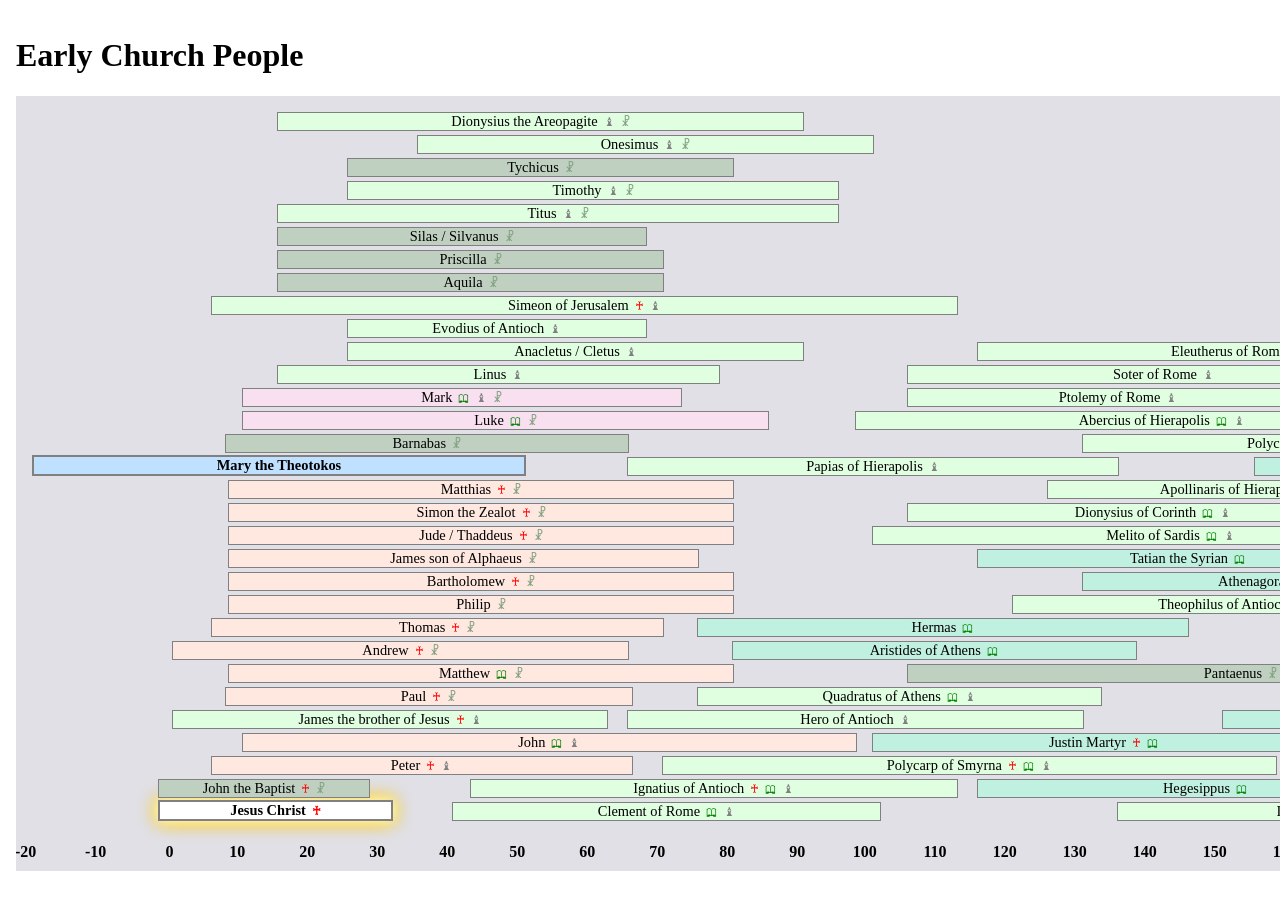
==== early_church_people.html @ 8f9c25ce "v1 First pass" ====
<!DOCTYPE html>
<html lang="en">
<head>
    <meta charset="UTF-8">
    <title>Early Church People</title>
    <!-- defines 'people' -->
    <script src="people.js"></script>
    <!-- defines 'relationships' -->
    <script src="relationships.js"></script>
    <!-- draws timeline -->
    <script src="draw.js"></script>
    <style>
        body {
          margin: 16px;
          display: flex;
          flex-direction: column;
          min-height: 95vh; /* Takes full viewport height */
        }
        h1 {
          flex-grow: 0;
        }
        #timeline_area {
          flex-grow: 1;
          min-height: 0;
          padding: 8px;
          background-color: #e0e0e6;
          position: relative;
          width: 100%;
          height: 100%;
          overflow-x: auto;
          overflow-y: auto;
        }
        #timeline_area > span {
          position: absolute;
        }
        .time_axis {
          font-weight: bold;
          transform: translateX(-80%);
        }
        .person {
          font-size: 90%;
          border: solid 1px #808080;
          background-color: #d0d0d0;
          text-align: center;
          cursor: pointer;
        }
        .person.cat_missionary {
          background-color: #c0d0c0;
        }
        .person.cat_writer {
          background-color: #c0f0e0;
        }
        .person.cat_monk {
          background-color: #c0c0c8;
        }
        .person.cat_bishop {
          background-color: #e0ffe0;
        }
        .person.cat_emperor {
          background-color: #a0b0e0;
        }
        .person.cat_evangelist {
          background-color: #f8e0f0;
        }
        .person.cat_apostle {
          background-color: #ffe8e0;
        }
        .person.cat_son_of_god {
          background-color: white;
          font-weight: bold;
          border-width: 2px;
          box-shadow: 0 0 12px #fff,
              0 0 15px #ffea00,
              0 0 20px #ffaa00;        }
        .person.cat_mother_of_god {
          background-color: #c0e0ff;
          border-width: 2px;
          font-weight: bold;

        }
        span.martyr {
          font-size: 80%;
          margin-left: 6px;
          color: red;
        }
        span.writer {
          font-size: 80%;
          margin-left: 6px;
          color: green;
        }
        span.bishop {
          font-size: 80%;
          margin-left: 6px;
          color: #808080;
        }
        span.missionary {
          font-size: 80%;
          margin-left: 6px;
          color: #80a080;
        }
        span.monk {
          font-size: 80%;
          margin-left: 6px;
          color: #808080;
        }
        span.emperor {
          font-size: 80%;
          margin-left: 6px;
          color: #f0f080;
        }
    </style>
</head>
<body>
  <h1>Early Church People</h1>
  <div id="timeline_area">
  </div>
</body>
<script>
  const timeline = new Timeline("timeline_area", [-20, 325]);
  timeline.draw();
</script>
</html>
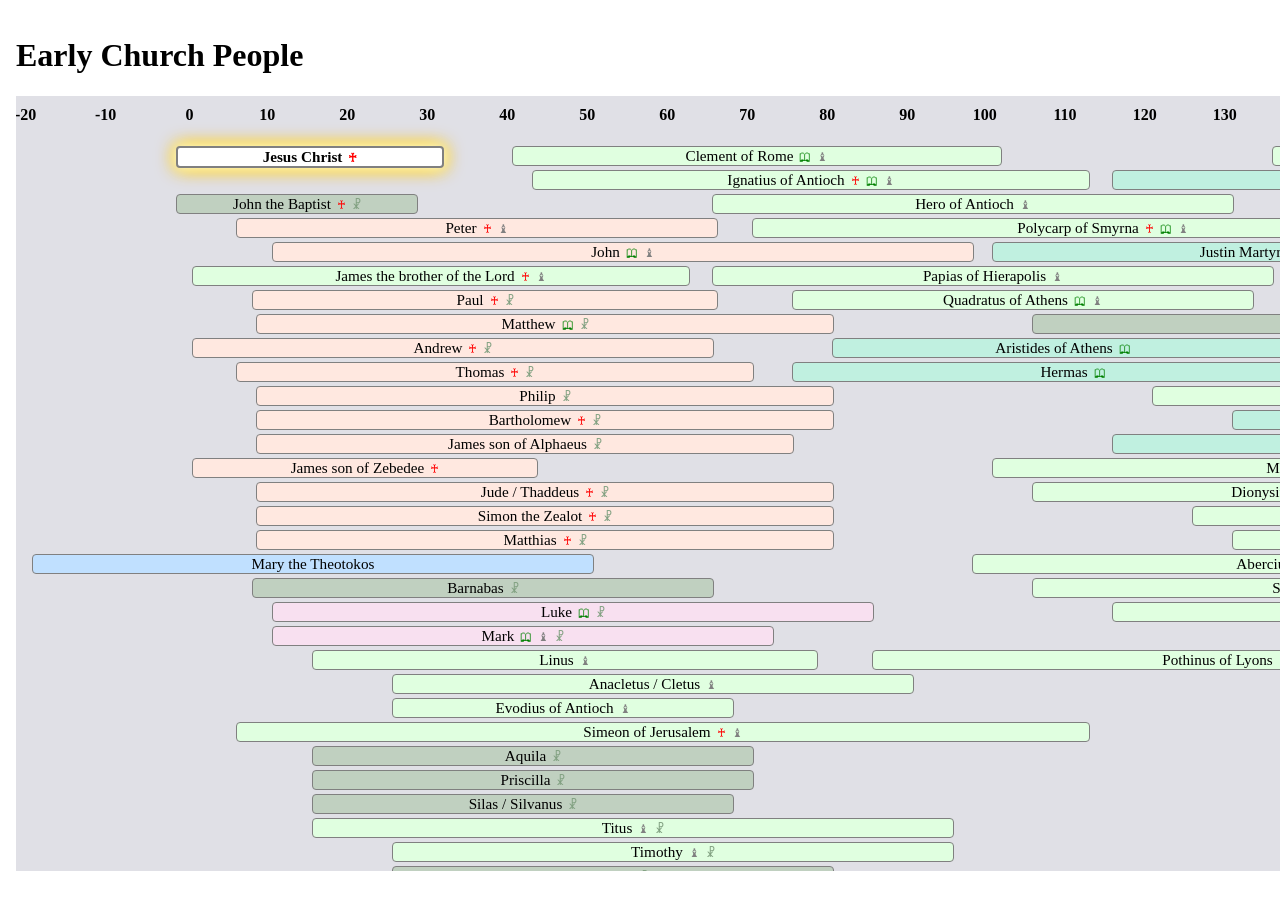
==== commit 950f0b2c: "Update early_church_people.html" ====
--- a/early_church_people.html
+++ b/early_church_people.html
@@ -15,6 +15,7 @@
           display: flex;
           flex-direction: column;
           min-height: 95vh; /* Takes full viewport height */
+          min-width: max-content;
         }
         h1 {
           flex-grow: 0;
@@ -32,17 +33,21 @@
         }
         #timeline_area > span {
           position: absolute;
+          border-radius: 4px;
         }
         .time_axis {
           font-weight: bold;
           transform: translateX(-80%);
         }
         .person {
-          font-size: 90%;
+          font-size: 95%;
           border: solid 1px #808080;
           background-color: #d0d0d0;
           text-align: center;
           cursor: pointer;
+        }
+        .person:hover {
+          outline: solid 2px #808080;
         }
         .person.cat_missionary {
           background-color: #c0d0c0;
@@ -57,7 +62,7 @@
           background-color: #e0ffe0;
         }
         .person.cat_emperor {
-          background-color: #a0b0e0;
+          background-color: #a0b8f0;
         }
         .person.cat_evangelist {
           background-color: #f8e0f0;
@@ -65,18 +70,29 @@
         .person.cat_apostle {
           background-color: #ffe8e0;
         }
+        .person.cat_heretic {
+          background-color: #806060;
+          color: #ffc0c0;
+        }
         .person.cat_son_of_god {
           background-color: white;
           font-weight: bold;
           border-width: 2px;
           box-shadow: 0 0 12px #fff,
               0 0 15px #ffea00,
-              0 0 20px #ffaa00;        }
+              0 0 20px #ffaa00;
+        }
         .person.cat_mother_of_god {
           background-color: #c0e0ff;
+        }
+        .person.selected {
+          font-weight: bold;
+          color: white;
+          background-color: #202080;
+        }
+        .person.highlighted {
+          font-weight: bold;
           border-width: 2px;
-          font-weight: bold;
-
         }
         span.martyr {
           font-size: 80%;
@@ -108,6 +124,27 @@
           margin-left: 6px;
           color: #f0f080;
         }
+        .detail_pane {
+          position: absolute;
+          bottom: 18px;
+          right: 36px;
+          width: 500px;
+          height: 300px;
+          border: solid 3px #404040;
+          padding: 12px;
+          background-color: #ffffe8;
+          overflow-y: auto;
+          opacity: 0.85;
+        }
+        .detail_pane h2 {
+          margin: 0 0 10px 0;
+          border-bottom: solid 1px #c0c0c0;
+        }
+        .detail_pane img {
+          float: right;
+          margin: 0 0 8px 8px;
+          border: solid 2px #e0e0d0;
+        }
     </style>
 </head>
 <body>
@@ -118,5 +155,9 @@
 <script>
   const timeline = new Timeline("timeline_area", [-20, 325]);
   timeline.draw();
+  // // Recalculate if user resizes browser window
+  // window.addEventListener('resize', draw...);
+  // TODO hashtag to remember selected person
+  timeline.setup_selection();
 </script>
-</html>+</html>
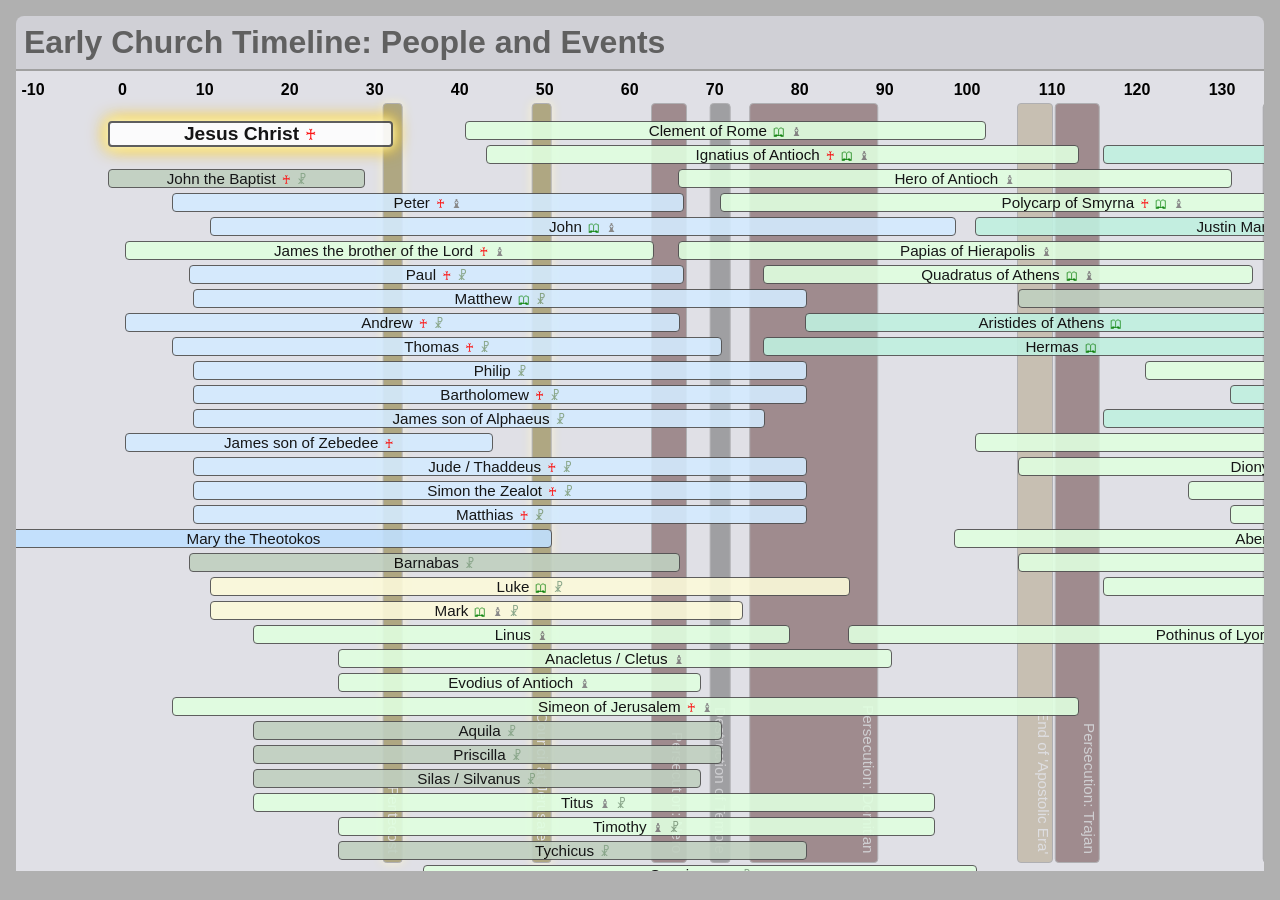
==== commit 91c7f5d1: "More visual changes" ====
--- a/early_church_people.html
+++ b/early_church_people.html
@@ -2,162 +2,24 @@
 <html lang="en">
 <head>
     <meta charset="UTF-8">
-    <title>Early Church People</title>
+    <title>Early Church Timeline: People and Events</title>
     <!-- defines 'people' -->
     <script src="people.js"></script>
     <!-- defines 'relationships' -->
     <script src="relationships.js"></script>
+    <!-- defines 'timeline events' -->
+    <script src="events.js"></script>
     <!-- draws timeline -->
     <script src="draw.js"></script>
-    <style>
-        body {
-          margin: 16px;
-          display: flex;
-          flex-direction: column;
-          min-height: 95vh; /* Takes full viewport height */
-          min-width: max-content;
-        }
-        h1 {
-          flex-grow: 0;
-        }
-        #timeline_area {
-          flex-grow: 1;
-          min-height: 0;
-          padding: 8px;
-          background-color: #e0e0e6;
-          position: relative;
-          width: 100%;
-          height: 100%;
-          overflow-x: auto;
-          overflow-y: auto;
-        }
-        #timeline_area > span {
-          position: absolute;
-          border-radius: 4px;
-        }
-        .time_axis {
-          font-weight: bold;
-          transform: translateX(-80%);
-        }
-        .person {
-          font-size: 95%;
-          border: solid 1px #808080;
-          background-color: #d0d0d0;
-          text-align: center;
-          cursor: pointer;
-        }
-        .person:hover {
-          outline: solid 2px #808080;
-        }
-        .person.cat_missionary {
-          background-color: #c0d0c0;
-        }
-        .person.cat_writer {
-          background-color: #c0f0e0;
-        }
-        .person.cat_monk {
-          background-color: #c0c0c8;
-        }
-        .person.cat_bishop {
-          background-color: #e0ffe0;
-        }
-        .person.cat_emperor {
-          background-color: #a0b8f0;
-        }
-        .person.cat_evangelist {
-          background-color: #f8e0f0;
-        }
-        .person.cat_apostle {
-          background-color: #ffe8e0;
-        }
-        .person.cat_heretic {
-          background-color: #806060;
-          color: #ffc0c0;
-        }
-        .person.cat_son_of_god {
-          background-color: white;
-          font-weight: bold;
-          border-width: 2px;
-          box-shadow: 0 0 12px #fff,
-              0 0 15px #ffea00,
-              0 0 20px #ffaa00;
-        }
-        .person.cat_mother_of_god {
-          background-color: #c0e0ff;
-        }
-        .person.selected {
-          font-weight: bold;
-          color: white;
-          background-color: #202080;
-        }
-        .person.highlighted {
-          font-weight: bold;
-          border-width: 2px;
-        }
-        span.martyr {
-          font-size: 80%;
-          margin-left: 6px;
-          color: red;
-        }
-        span.writer {
-          font-size: 80%;
-          margin-left: 6px;
-          color: green;
-        }
-        span.bishop {
-          font-size: 80%;
-          margin-left: 6px;
-          color: #808080;
-        }
-        span.missionary {
-          font-size: 80%;
-          margin-left: 6px;
-          color: #80a080;
-        }
-        span.monk {
-          font-size: 80%;
-          margin-left: 6px;
-          color: #808080;
-        }
-        span.emperor {
-          font-size: 80%;
-          margin-left: 6px;
-          color: #f0f080;
-        }
-        .detail_pane {
-          position: absolute;
-          bottom: 18px;
-          right: 36px;
-          width: 500px;
-          height: 300px;
-          border: solid 3px #404040;
-          padding: 12px;
-          background-color: #ffffe8;
-          overflow-y: auto;
-          opacity: 0.85;
-        }
-        .detail_pane h2 {
-          margin: 0 0 10px 0;
-          border-bottom: solid 1px #c0c0c0;
-        }
-        .detail_pane img {
-          float: right;
-          margin: 0 0 8px 8px;
-          border: solid 2px #e0e0d0;
-        }
-    </style>
+    <link rel="stylesheet" href="timeline.css"/>
 </head>
 <body>
-  <h1>Early Church People</h1>
+  <h1>Early Church Timeline: People and Events</h1>
   <div id="timeline_area">
   </div>
 </body>
 <script>
-  const timeline = new Timeline("timeline_area", [-20, 325]);
+  const timeline = new Timeline("timeline_area", [-10, 330]);
   timeline.draw();
-  // // Recalculate if user resizes browser window
-  // window.addEventListener('resize', draw...);
-  // TODO hashtag to remember selected person
-  timeline.setup_selection();
 </script>
-</html>
+</html>
--- a/timeline.css
+++ b/timeline.css
@@ -0,0 +1,199 @@
+/*
+ * TIMELINE styles
+ */
+body {
+  font-family: arial, sans, helvetica;
+  margin: 16px;
+  display: flex;
+  flex-direction: column;
+  min-height: 95vh; /* Takes full viewport height */
+  min-width: max-content;
+  background-color: #b0b0b0;
+}
+h1 {
+  margin: 0;
+  padding: 8px;
+  flex-grow: 0;
+  background-color: #d0d0d6;
+  color: #606060;
+  border-bottom: solid 2px #a0a0a0;
+  border-top-left-radius: 8px;
+  border-top-right-radius: 8px;
+}
+#timeline_area {
+  flex-grow: 1;
+  min-height: 0;
+  padding: 8px;
+  background-color: #e0e0e6;
+  position: relative;
+  width: calc(100%-20px);
+  height: 100%;
+  overflow-x: auto;
+  overflow-y: auto;
+}
+#timeline_area > span {
+  position: absolute;
+  border-radius: 4px;
+}
+.time_axis {
+  font-weight: bold;
+  transform: translateX(-80%);
+}
+.person {
+  font-size: 95%;
+  border: solid 1px #505050;
+  background-color: #d0d0d0;
+  text-align: center;
+  cursor: pointer;
+  z-index: 2;
+  opacity: 0.9;
+}
+.person:hover {
+  outline: solid 2px #808080;
+}
+.person.cat_missionary {
+  background-color: #c0d0c0;
+}
+.person.cat_writer {
+  background-color: #c0f0e0;
+}
+.person.cat_monk {
+  background-color: #c0c0c8;
+}
+.person.cat_bishop {
+  background-color: #e0ffe0;
+}
+.person.cat_emperor {
+  background-color: #a0b8f0;
+}
+.person.cat_evangelist {
+  background-color: #fcfada;
+}
+.person.cat_apostle {
+  background-color: #d4ebff;
+}
+.person.cat_heretic {
+  background-color: #806060;
+  color: #ffc0c0;
+}
+.person.cat_son_of_god {
+  background-color: white;
+  font-size: 120%;
+  font-weight: bold;
+  border-width: 2px;
+  box-shadow: 0 0 12px #fff,
+      0 0 15px #ffea00,
+      0 0 20px #ffaa00;
+}
+.person.cat_mother_of_god {
+  background-color: #c0e0ff;
+}
+.person.selected {
+  font-weight: bold;
+  color: white;
+  background-color: #202080;
+}
+.person.highlighted {
+  font-weight: bold;
+  border-width: 2px;
+}
+span.martyr {
+  font-size: 80%;
+  margin-left: 6px;
+  color: red;
+}
+span.writer {
+  font-size: 80%;
+  margin-left: 6px;
+  color: green;
+}
+span.bishop {
+  font-size: 80%;
+  margin-left: 6px;
+  color: #808080;
+}
+span.missionary {
+  font-size: 80%;
+  margin-left: 6px;
+  color: #80a080;
+}
+span.monk {
+  font-size: 80%;
+  margin-left: 6px;
+  color: #808080;
+}
+span.emperor {
+  font-size: 80%;
+  margin-left: 6px;
+  color: #f0f080;
+}
+@keyframes emphasizeEvents {
+  from {opacity: 0.4;}
+  to {opacity: 0.8;}
+}
+.event {
+  font-size: 95%;
+  border: solid 1px #808080;
+  color: #c0c0c0;
+  background-color: #303030;
+  text-align: center;
+  cursor: pointer;
+  writing-mode: vertical-rl;
+  z-index: 1;
+  text-align: right;
+  padding-bottom: 8px;
+  opacity: 0.5;
+  transform: translateX(-50%);
+}
+.event.emphasize {
+  z-index: 3;
+  opacity: 0.8;
+  animation-name: emphasizeEvents;
+  animation-duration: 0.25s;
+  animation-timing-function: ease-in;
+}
+.event.cat_divine {
+  color: #e0e0e0;
+  background-color: #807020;
+  box-shadow: 0 0 8px #fff,
+      0 0 10px #ffea80;
+}
+.event.cat_era {
+  color: #ddd;
+  background-color: #b0a080;
+}
+.event.cat_persecution {
+  background-color: #603838;
+}
+.event.cat_persecution-light {
+  background-color: #906060;
+}
+.event.cat_persecution-heavy {
+  background-color: #601818;
+  color: #eee;
+}
+.event.cat_history {
+  background-color: #606060;
+}
+.detail_pane {
+  position: absolute;
+  bottom: 18px;
+  right: 36px;
+  width: 500px;
+  height: 300px;
+  border: solid 3px #404040;
+  padding: 12px;
+  background-color: #ffffe8;
+  overflow-y: auto;
+  opacity: 0.85;
+  z-index: 5;
+}
+.detail_pane h2 {
+  margin: 0 0 10px 0;
+  border-bottom: solid 1px #c0c0c0;
+}
+.detail_pane img {
+  float: right;
+  margin: 0 0 8px 8px;
+  border: solid 2px #e0e0d0;
+}
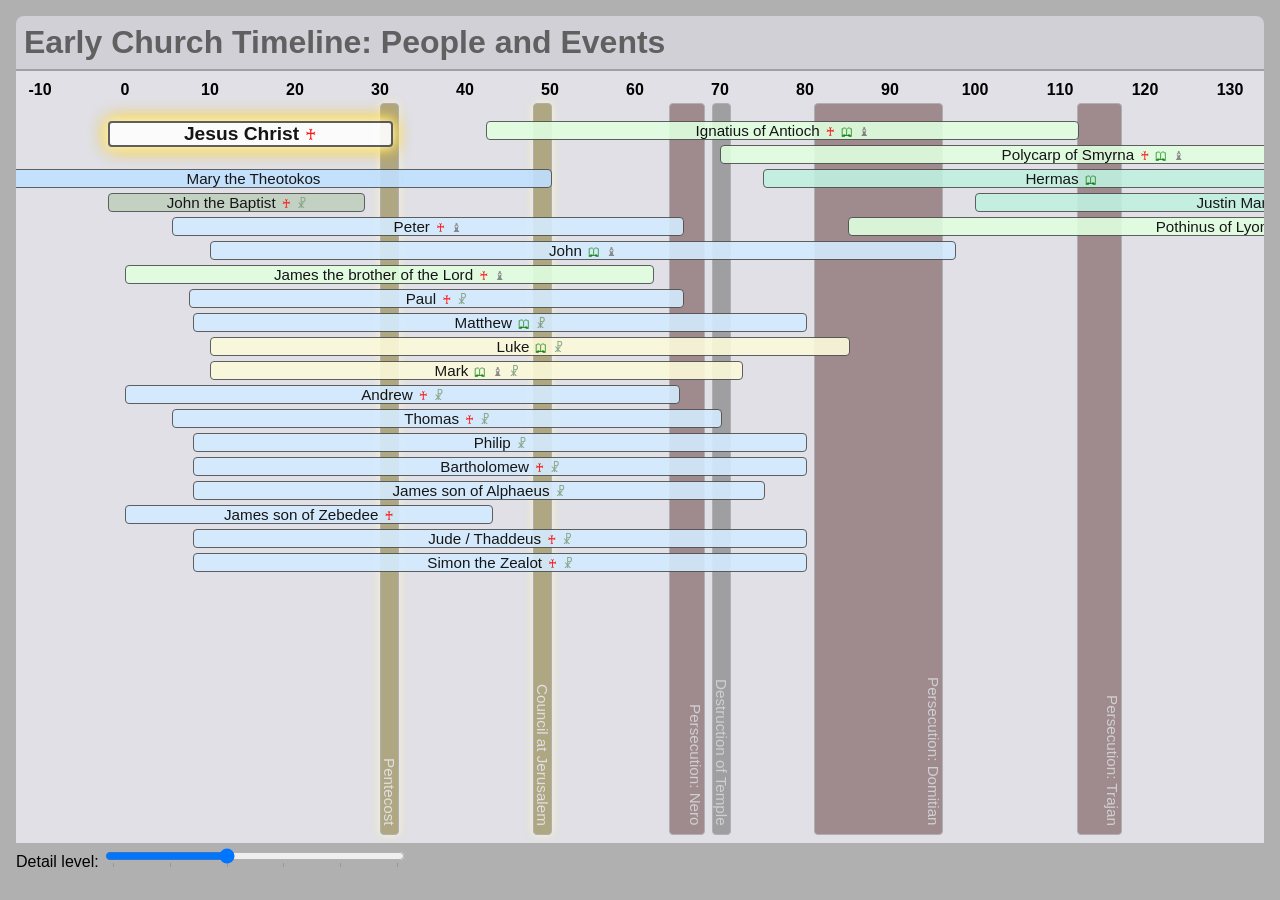
==== commit f714315c: "Added detail level" ====
--- a/early_church_people.html
+++ b/early_church_people.html
@@ -17,9 +17,21 @@
   <h1>Early Church Timeline: People and Events</h1>
   <div id="timeline_area">
   </div>
+  <div id="controls">
+    Detail level: <input type="range" id="detail_level" min="0" max="5" value="2" step="1" list="detail_levels"/>
+    <datalist id="detail_levels">
+      <option value="0"></option>
+      <option value="1"></option>
+      <option value="2"></option>
+      <option value="3"></option>
+      <option value="4"></option>
+      <option value="5"></option>
+    </datalist>
+  </div>
 </body>
 <script>
   const timeline = new Timeline("timeline_area", [-10, 330]);
+  timeline.setup();
   timeline.draw();
 </script>
 </html>
--- a/timeline.css
+++ b/timeline.css
@@ -20,6 +20,9 @@
   border-top-left-radius: 8px;
   border-top-right-radius: 8px;
 }
+#detail_level {
+  width: 300px;
+}
 #timeline_area {
   flex-grow: 1;
   min-height: 0;
@@ -37,7 +40,7 @@
 }
 .time_axis {
   font-weight: bold;
-  transform: translateX(-80%);
+  transform: translateX(-50%);
 }
 .person {
   font-size: 95%;
@@ -143,7 +146,7 @@
   text-align: right;
   padding-bottom: 8px;
   opacity: 0.5;
-  transform: translateX(-50%);
+  /*transform: translateX(-50%);*/
 }
 .event.emphasize {
   z-index: 3;
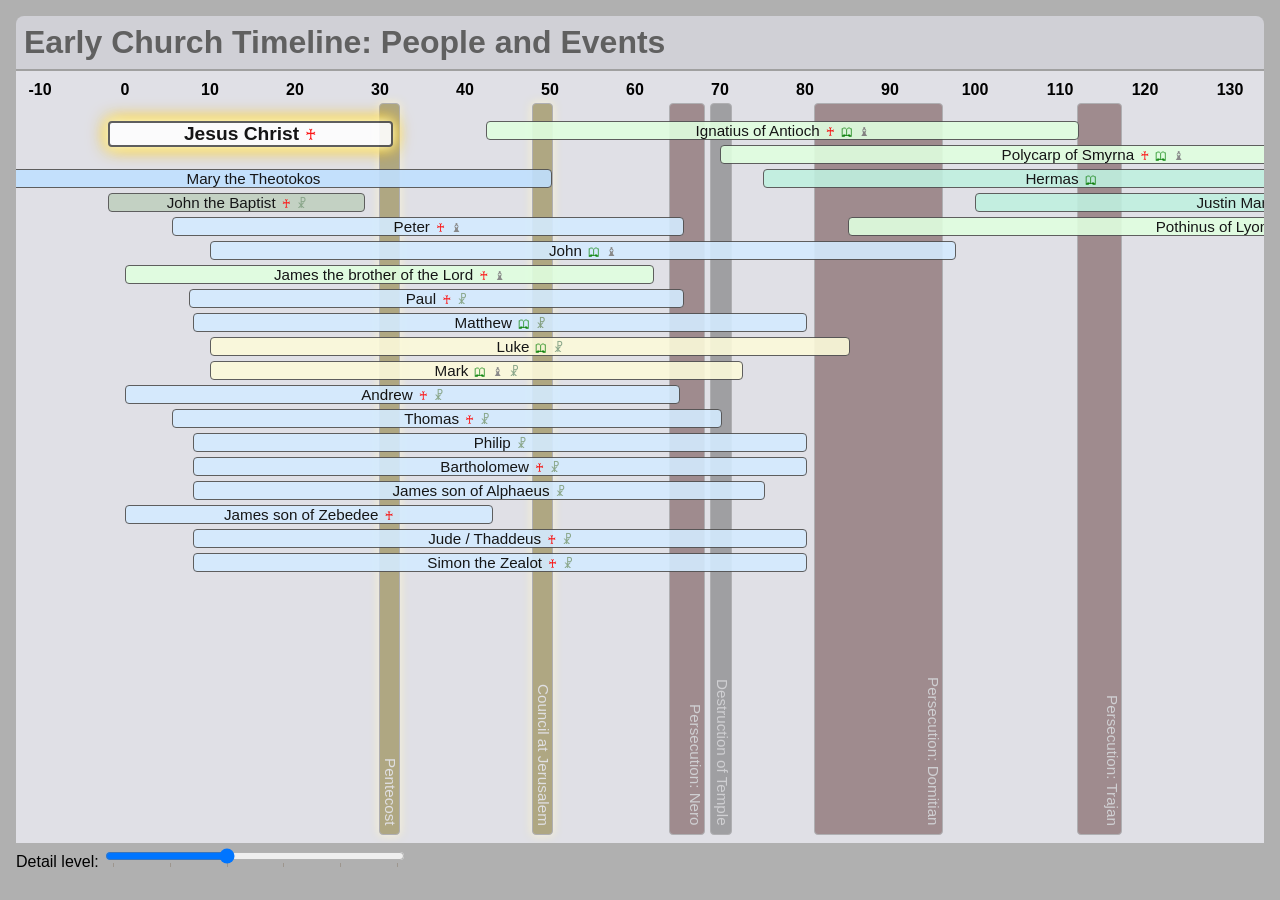
==== commit e341fec9: "Added iconoclasm timeline" ====
--- a/early_church_people.html
+++ b/early_church_people.html
@@ -15,19 +15,8 @@
 </head>
 <body>
   <h1>Early Church Timeline: People and Events</h1>
-  <div id="timeline_area">
-  </div>
-  <div id="controls">
-    Detail level: <input type="range" id="detail_level" min="0" max="5" value="2" step="1" list="detail_levels"/>
-    <datalist id="detail_levels">
-      <option value="0"></option>
-      <option value="1"></option>
-      <option value="2"></option>
-      <option value="3"></option>
-      <option value="4"></option>
-      <option value="5"></option>
-    </datalist>
-  </div>
+  <div id="timeline_area"></div>
+  <div id="controls"></div>
 </body>
 <script>
   const timeline = new Timeline("timeline_area", [-10, 330]);
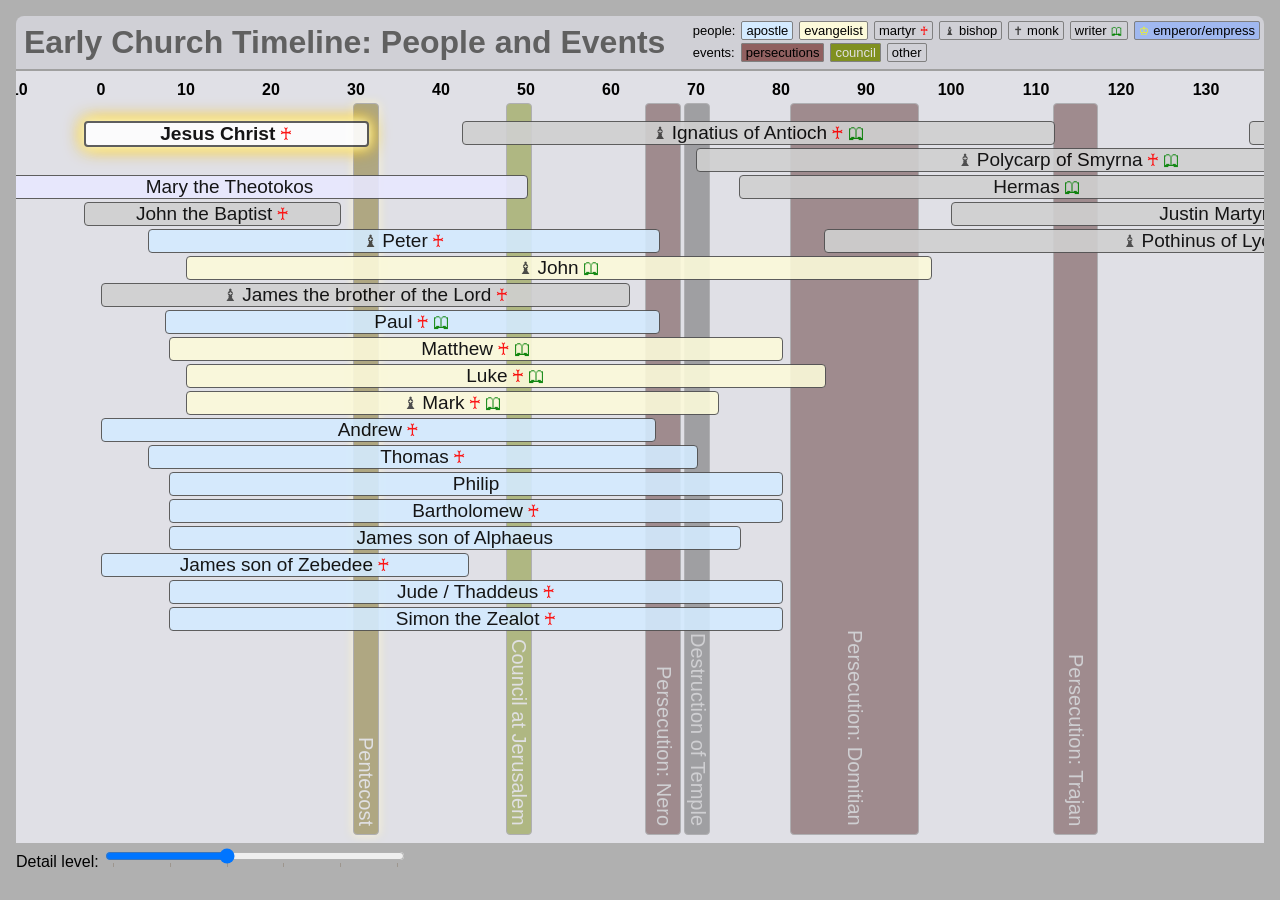
==== commit e5374ba0: "Added key, various cosmetic improvements." ====
--- a/early_church_people.html
+++ b/early_church_people.html
@@ -12,6 +12,12 @@
     <!-- draws timeline -->
     <script src="draw.js"></script>
     <link rel="stylesheet" href="timeline.css"/>
+    <style>
+        .cat_council {
+          color: #e0e0e0;
+          background-color: #809020;
+        }
+    </style>
 </head>
 <body>
   <h1>Early Church Timeline: People and Events</h1>
@@ -22,5 +28,21 @@
   const timeline = new Timeline("timeline_area", [-10, 330]);
   timeline.setup();
   timeline.draw();
+  timeline.draw_key(
+    [
+      {"text": "people:"},
+      {"item": {title: "apostle", class: "cat_apostle", description: "The 12 apostles (see also: evangelists)"}},
+      {"item": {title: "evangelist", class: "cat_evangelist", description: "The writers of the 4 gospels"}},
+      {"item": {title: "martyr", class: "x_martyr", description: "Those who died for Christ (and Christ Himself)"}},
+      {"item": {title: "bishop", class: "cat_bishop", description: "Bishops and patriarchs"}},
+      {"item": {title: "monk", class: "cat_monk", description: "Monastics"}},
+      {"item": {title: "writer", class: "cat_writer", description: "People with surviving writings"}},
+      {"item": {title: "emperor/empress", class: "cat_emperor", description: "Emperors and empresses of Byzantium"}},
+      {"text": "<br>events:"},
+      {"item": {title: "persecutions", class: "cat_persecution-light", description: "Mass killings of Christians."}},
+      {"item": {title: "council", class: "cat_council", description: "Church councils."}},
+      {"item": {title: "other", class: "cat_history", description: "Other historical events."}},
+    ]
+  );
 </script>
 </html>
--- a/timeline.css
+++ b/timeline.css
@@ -20,6 +20,21 @@
   border-top-left-radius: 8px;
   border-top-right-radius: 8px;
 }
+.key {
+  position: absolute;
+  top: 20px;
+  right: 20px;
+  font-size: 13px;
+}
+.key span.title {
+  line-height: 170%;
+}
+.key span.item {
+  border: solid 1px #808080;
+  border-radius: 2px;
+  margin-left: 6px;
+  padding: 1px 4px;
+}
 #detail_level {
   width: 300px;
 }
@@ -43,7 +58,7 @@
   transform: translateX(-50%);
 }
 .person {
-  font-size: 95%;
+  font-size: 19px;
   border: solid 1px #505050;
   background-color: #d0d0d0;
   text-align: center;
@@ -54,28 +69,16 @@
 .person:hover {
   outline: solid 2px #808080;
 }
-.person.cat_missionary {
-  background-color: #c0d0c0;
-}
-.person.cat_writer {
-  background-color: #c0f0e0;
-}
-.person.cat_monk {
-  background-color: #c0c0c8;
-}
-.person.cat_bishop {
-  background-color: #e0ffe0;
-}
-.person.cat_emperor {
+.cat_emperor {
   background-color: #a0b8f0;
 }
-.person.cat_evangelist {
+.cat_apostle {
+  background-color: #d4ebff;
+}
+.cat_evangelist {
   background-color: #fcfada;
 }
-.person.cat_apostle {
-  background-color: #d4ebff;
-}
-.person.cat_heretic {
+.cat_iconoclast {
   background-color: #806060;
   color: #ffc0c0;
 }
@@ -89,9 +92,9 @@
       0 0 20px #ffaa00;
 }
 .person.cat_mother_of_god {
-  background-color: #c0e0ff;
-}
-.person.selected {
+  background-color: #e8e8ff;
+}
+.person.selected, .event.selected {
   font-weight: bold;
   color: white;
   background-color: #202080;
@@ -100,48 +103,62 @@
   font-weight: bold;
   border-width: 2px;
 }
-span.martyr {
-  font-size: 80%;
-  margin-left: 6px;
+
+/* symbols before show rank */
+.cat_monk::before {
+  margin-right: 4px;
+  font-size: 90%;
+  font-weight: bold;
+  content: "\271d";
+  color: #404040;
+}
+.cat_bishop::before {
+  margin-right: 4px;
+  font-size: 90%;
+  color: #404040;
+  content: "\265d";
+}
+.cat_emperor::before {
+  margin-right: 4px;
+  font-size: 90%;
+  color: #ffff00;
+  content: "\2654";
+}
+
+/* symbols after show accomplishments */
+.cat_writer::after {
+  margin-left: 4px;
+  font-size: 90%;
+  content: "\1F56E";
+  color: green;
+}
+
+/* extra features - these are inserted as separate child elements after the text */
+.x_martyr::after {
+  margin-left: 4px;
+  font-size: 90%;
+  font-weight: bold;
   color: red;
-}
-span.writer {
-  font-size: 80%;
-  margin-left: 6px;
-  color: green;
-}
-span.bishop {
-  font-size: 80%;
-  margin-left: 6px;
-  color: #808080;
-}
-span.missionary {
-  font-size: 80%;
-  margin-left: 6px;
-  color: #80a080;
-}
-span.monk {
-  font-size: 80%;
-  margin-left: 6px;
-  color: #808080;
-}
-span.emperor {
-  font-size: 80%;
-  margin-left: 6px;
-  color: #f0f080;
-}
+  content: "\2670";
+}
+
 @keyframes emphasizeEvents {
   from {opacity: 0.4;}
   to {opacity: 0.8;}
 }
 .event {
-  font-size: 95%;
+  font-size: 20px;
   border: solid 1px #808080;
   color: #c0c0c0;
   background-color: #303030;
   text-align: center;
   cursor: pointer;
   writing-mode: vertical-rl;
+
+  display: flex;
+  align-items: center;     /* horizontal centering */
+  justify-content: right; /* vertical centering */
+
   z-index: 1;
   text-align: right;
   padding-bottom: 8px;
@@ -155,7 +172,7 @@
   animation-duration: 0.25s;
   animation-timing-function: ease-in;
 }
-.event.cat_divine {
+.cat_biblical {
   color: #e0e0e0;
   background-color: #807020;
   box-shadow: 0 0 8px #fff,
@@ -165,13 +182,13 @@
   color: #ddd;
   background-color: #b0a080;
 }
-.event.cat_persecution {
+.cat_persecution {
   background-color: #603838;
 }
-.event.cat_persecution-light {
+.cat_persecution-light {
   background-color: #906060;
 }
-.event.cat_persecution-heavy {
+.cat_persecution-heavy {
   background-color: #601818;
   color: #eee;
 }
@@ -195,6 +212,10 @@
   margin: 0 0 10px 0;
   border-bottom: solid 1px #c0c0c0;
 }
+.detail_pane .time_range {
+  color: #606060;
+  font-size: 80%;
+}
 .detail_pane img {
   float: right;
   margin: 0 0 8px 8px;
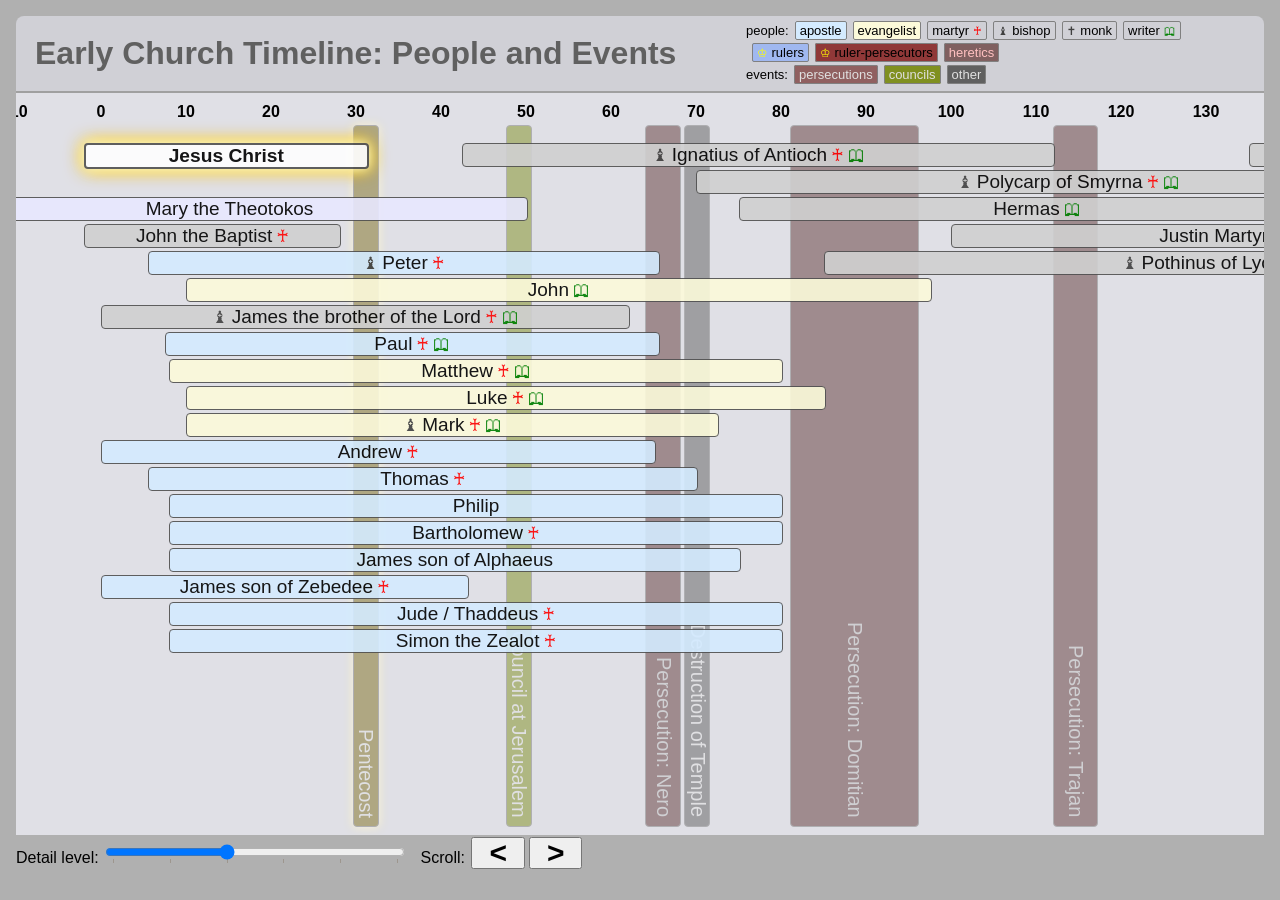
==== commit 45bf53a9: "Updated bios, scroll buttons, 'endcaps'" ====
--- a/early_church_people.html
+++ b/early_church_people.html
@@ -17,6 +17,9 @@
           color: #e0e0e0;
           background-color: #809020;
         }
+        .cat_history, .cat_persecution-light {
+          color: #e0e0e0;
+        }
     </style>
 </head>
 <body>
@@ -33,14 +36,17 @@
       {"text": "people:"},
       {"item": {title: "apostle", class: "cat_apostle", description: "The 12 apostles (see also: evangelists)"}},
       {"item": {title: "evangelist", class: "cat_evangelist", description: "The writers of the 4 gospels"}},
-      {"item": {title: "martyr", class: "x_martyr", description: "Those who died for Christ (and Christ Himself)"}},
+      {"item": {title: "martyr", class: "x_martyr", description: "Those who died for Christ"}},
       {"item": {title: "bishop", class: "cat_bishop", description: "Bishops and patriarchs"}},
       {"item": {title: "monk", class: "cat_monk", description: "Monastics"}},
       {"item": {title: "writer", class: "cat_writer", description: "People with surviving writings"}},
-      {"item": {title: "emperor/empress", class: "cat_emperor", description: "Emperors and empresses of Byzantium"}},
+      {"item": {title: "rulers", class: "cat_emperor", description: "Emperors and empresses of Byzantium"}},
+      {"item": {title: "ruler-persecutors", class: ["cat_emperor", "cat_persecutor"], description: "Emperors who actively persecuted the Church"}},
+      {"item": {title: "heretics", class: "cat_heretic", description: "Instigators of heresy or schism."}},
       {"text": "<br>events:"},
       {"item": {title: "persecutions", class: "cat_persecution-light", description: "Mass killings of Christians."}},
-      {"item": {title: "council", class: "cat_council", description: "Church councils."}},
+      //{"item": {title: "biblical", class: "cat_divine", description: "Biblical events."}},
+      {"item": {title: "councils", class: "cat_council", description: "Church councils."}},
       {"item": {title: "other", class: "cat_history", description: "Other historical events."}},
     ]
   );
--- a/timeline.css
+++ b/timeline.css
@@ -12,7 +12,7 @@
 }
 h1 {
   margin: 0;
-  padding: 8px;
+  padding: 19px;
   flex-grow: 0;
   background-color: #d0d0d6;
   color: #606060;
@@ -23,8 +23,12 @@
 .key {
   position: absolute;
   top: 20px;
-  right: 20px;
+  right: 22px;
   font-size: 13px;
+  max-width: 40%;
+}
+.key .item {
+  white-space: nowrap;
 }
 .key span.title {
   line-height: 170%;
@@ -53,6 +57,25 @@
   position: absolute;
   border-radius: 4px;
 }
+#timeline_area > span.endcap_left {
+  top: 0;
+  bottom:0;
+  left: 0;
+  width: 15px;
+  padding: 0;
+  margin: 0;
+  border: none;
+  background: linear-gradient(to right,#b0b0b0 0%, rgba(255, 255, 3, 0) 100%);
+  border-radius: 0;
+}
+#timeline_area > span.endcap_right {
+  top: 0;
+  bottom: 0;
+  width: 10px;
+  border: none;
+  background: linear-gradient(to left,#b0b0b0 0%, rgba(255, 255, 3, 0) 100%);
+  border-radius: 0;
+}
 .time_axis {
   font-weight: bold;
   transform: translateX(-50%);
@@ -72,13 +95,16 @@
 .cat_emperor {
   background-color: #a0b8f0;
 }
+.cat_emperor.cat_persecutor {
+  background-color: #903838;
+}
 .cat_apostle {
   background-color: #d4ebff;
 }
 .cat_evangelist {
   background-color: #fcfada;
 }
-.cat_iconoclast {
+.cat_iconoclast, .cat_heretic {
   background-color: #806060;
   color: #ffc0c0;
 }
@@ -192,7 +218,7 @@
   background-color: #601818;
   color: #eee;
 }
-.event.cat_history {
+.cat_history {
   background-color: #606060;
 }
 .detail_pane {
@@ -221,3 +247,10 @@
   margin: 0 0 8px 8px;
   border: solid 2px #e0e0d0;
 }
+.scroll_button {
+  margin: 2px;
+  font-size: 30px;
+  padding: 0 16px;
+  line-height: 95%;
+  font-weight: bold;
+}
